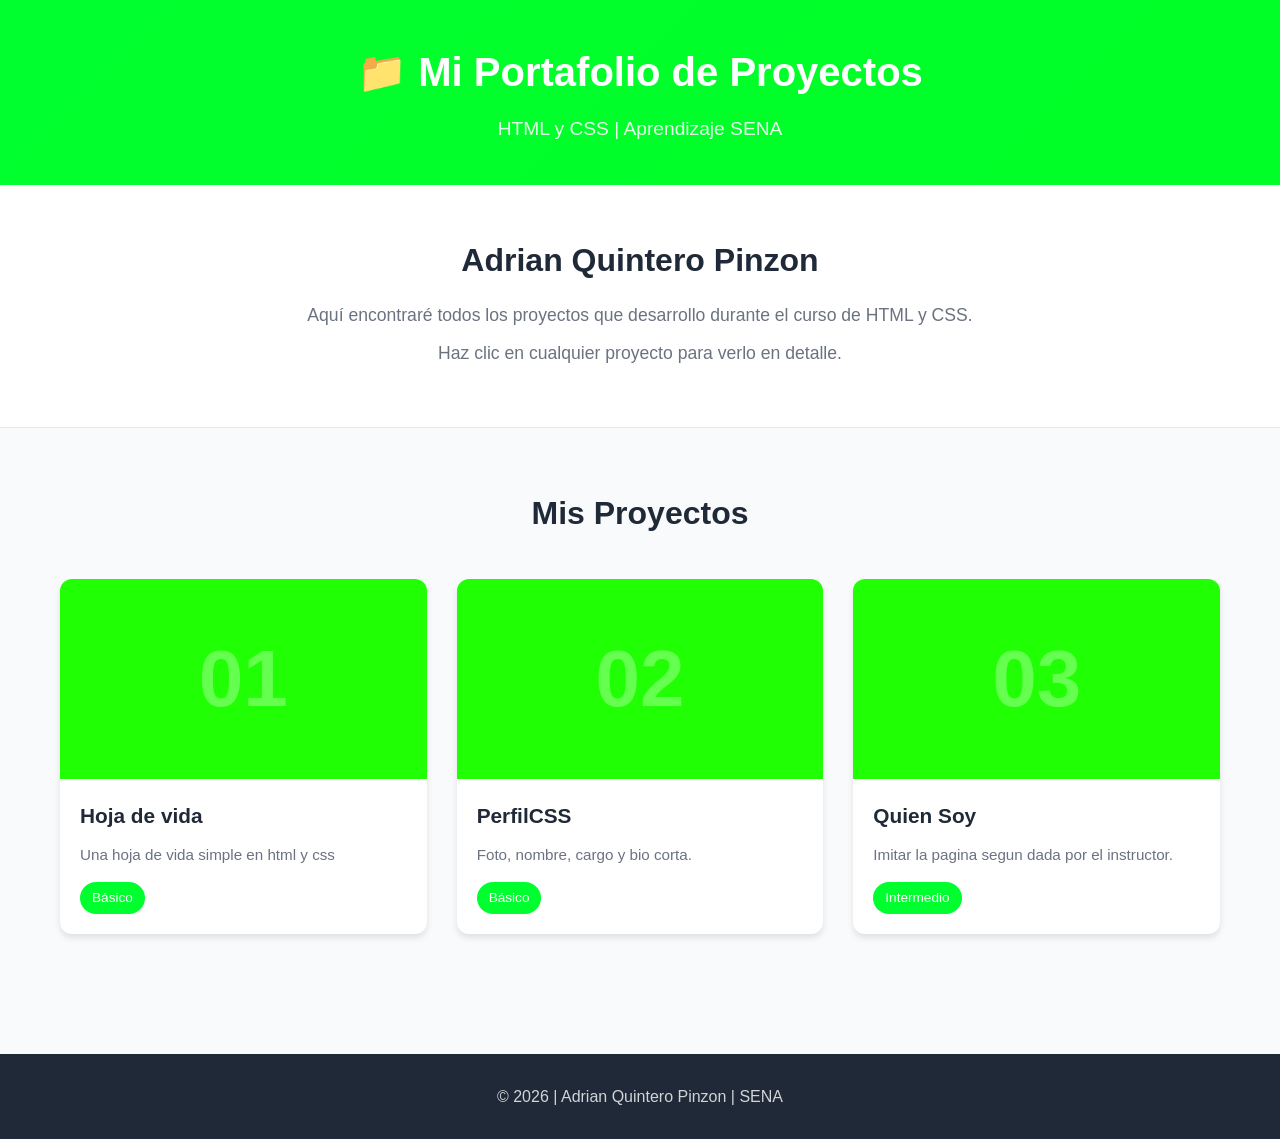
==== index.html @ eec2ba92 "first commit" ====
<!DOCTYPE html>
<html lang="es">
<head>
    <meta charset="UTF-8">
    <meta name="viewport" content="width=device-width, initial-scale=1.0">
    <title>Mis Proyectos | Portafolio de Estudiante</title>
    <link rel="stylesheet" href="./styles.css">
</head>
<body>
    <!-- Header / Encabezado -->
    <header class="header">
        <div class="container">
            <h1 class="titulo">📁 Mi Portafolio de Proyectos</h1>
            <p class="subtitulo">HTML y CSS | Aprendizaje SENA</p>
        </div>
    </header>

    <!-- Sección Hero - Presentación -->
    <section class="hero">
        <div class="container">
            <h2>Adrian Quintero Pinzon</h2>
            <p>Aquí encontraré todos los proyectos que desarrollo durante el curso de HTML y CSS.</p>
            <p>Haz clic en cualquier proyecto para verlo en detalle.</p>
        </div>
    </section>

    <!-- Galería de Proyectos -->
    <main class="main">
        <div class="container">
            <h2 class="section-title">Mis Proyectos</h2>

            <div class="galeria">
                <!-- Proyecto 1 -->
                <a href="./Proyecto 1/index.html" class="proyecto-card">
                    <div class="proyecto-imagen proyecto-1">
                        <span class="numero-proyecto">01</span>
                        <div class="overlay">
                            <span class="ver-mas">Ver Proyecto →</span>
                        </div>
                    </div>
                    <div class="proyecto-info">
                        <h3>Hoja de vida</h3>
                        <p>Una hoja de vida simple en html y css</p>
                        <span class="etiqueta">Básico</span>
                    </div>
                </a>

                <a href="./Proyecto 2/index.html" class="proyecto-card">
                    <div class="proyecto-imagen proyecto-1">
                        <span class="numero-proyecto">02</span>
                        <div class="overlay">
                            
                        </div>
                    </div>
                    <div class="proyecto-info">
                        <h3>PerfilCSS</h3>
                        <p>Foto, nombre, cargo y bio corta.</p>
                        <span class="etiqueta">Básico</span>
                    </div>
                </a>

                <!-- Proyecto 2 -->
                <a href="./Proyecto 3/index.html" class="proyecto-card">
                    <div class="proyecto-imagen proyecto-2">
                        <span class="numero-proyecto">03</span>
                        <div class="overlay">
                            <span class="ver-mas">Ver Proyecto →</span>
                        </div>
                    </div>
                    <div class="proyecto-info">
                        <h3>Quien Soy</h3>
                        <p>Imitar la pagina segun dada por el instructor.</p>
                        <span class="etiqueta">Intermedio</span>
                    </div>
                </a>

             

                <!-- Agregar más proyectos copiando el bloque anterior -->
            </div>
        </div>
    </main>

    <!-- Footer -->
    <footer class="footer">
        <div class="container">
            <p>&copy; 2026 | Adrian Quintero Pinzon | SENA</p>
        </div>
    </footer>
</body>
</html>
---- styles.css ----
/* ==========================================
   ESTILOS DEL PORTAFOLIO
   Para estudiantes de HTML y CSS - SENA
   ========================================== */

/* Variables de colores */
:root {
    --primary: #00ff2f;
    --secondary: #01d790;
    --accent: #0b9119b0;
    --dark: #1F2937;
    --light: #F9FAFB;
    --white: #ffffff;
    --gray: #6B7280;
}

/* Reset básico */
* {
    margin: 0;
    padding: 0;
    box-sizing: border-box;
}

body {
    font-family: 'Segoe UI', Tahoma, Geneva, Verdana, sans-serif;
    line-height: 1.6;
    color: var(--dark);
    background-color: var(--light);
}

/* Contenedor central */
.container {
    max-width: 1200px;
    margin: 0 auto;
    padding: 0 20px;
}

/* ===================
   HEADER / ENCABEZADO
   =================== */
.header {
    background: linear-gradient(135deg, var(--primary), #00ff26);
    color: var(--white);
    padding: 40px 0;
    text-align: center;
    box-shadow: 0 4px 6px rgba(0, 0, 0, 0.1);
}

.header .titulo {
    font-size: 2.5rem;
    margin-bottom: 10px;
}

.header .subtitulo {
    font-size: 1.2rem;
    opacity: 0.9;
}

/* ===================
   HERO - PRESENTACIÓN
   =================== */
.hero {
    background: var(--white);
    padding: 50px 0;
    text-align: center;
    border-bottom: 1px solid #E5E7EB;
}

.hero h2 {
    font-size: 2rem;
    color: var(--dark);
    margin-bottom: 15px;
}

.hero p {
    font-size: 1.1rem;
    color: var(--gray);
    margin-bottom: 10px;
}

/* ===================
   CONTENIDO PRINCIPAL
   =================== */
.main {
    padding: 60px 0;
}

.section-title {
    font-size: 2rem;
    text-align: center;
    margin-bottom: 40px;
    color: var(--dark);
}

/* ===================
   GALERÍA DE PROYECTOS
   =================== */
.galeria {
    display: grid;
    grid-template-columns: repeat(auto-fit, minmax(280px, 1fr));
    gap: 30px;
}

/* Tarjeta de proyecto */
.proyecto-card {
    background: var(--white);
    border-radius: 12px;
    overflow: hidden;
    box-shadow: 0 4px 6px rgba(0, 0, 0, 0.1);
    transition: transform 0.3s ease, box-shadow 0.3s ease;
    text-decoration: none;
    color: inherit;
    display: block;
}

.proyecto-card:hover {
    transform: translateY(-8px);
    box-shadow: 0 12px 24px rgba(0, 0, 0, 0.15);
}

/* Imagen del proyecto - Ahora con gradientes CSS */
.proyecto-imagen {
    position: relative;
    height: 200px;
    overflow: hidden;
    display: flex;
    align-items: center;
    justify-content: center;
    transition: transform 0.3s ease;
}

/* Gradiente para cada proyecto */
.proyecto-1 {
    background: linear-gradient(135deg, #21ff04, #21ff04);
}

.proyecto-2 {
    background: linear-gradient(135deg, #21ff04, #21ff04);
}


/* Número del proyecto */
.numero-proyecto {
    font-size: 5rem;
    font-weight: bold;
    color: rgba(255, 255, 255, 0.3);
    position: absolute;
    transition: transform 0.3s ease;
}

.proyecto-card:hover .numero-proyecto {
    transform: scale(1.1) rotate(5deg);
}

.proyecto-card:hover .proyecto-imagen {
    transform: scale(1.05);
}

/* Overlay al pasar el mouse */
.overlay {
    position: absolute;
    top: 0;
    left: 0;
    width: 100%;
    height: 100%;
    background: rgba(79, 70, 229, 0.8);
    display: flex;
    align-items: center;
    justify-content: center;
    opacity: 0;
    transition: opacity 0.3s ease;
}

.proyecto-card:hover .overlay {
    opacity: 1;
}

.ver-mas {
    color: var(--white);
    font-size: 1.2rem;
    font-weight: bold;
}

/* Información del proyecto */
.proyecto-info {
    padding: 20px;
}

.proyecto-info h3 {
    font-size: 1.3rem;
    color: var(--dark);
    margin-bottom: 10px;
}

.proyecto-info p {
    color: var(--gray);
    font-size: 0.95rem;
    margin-bottom: 15px;
}

.etiqueta {
    display: inline-block;
    background: var(--primary);
    color: var(--white);
    padding: 5px 12px;
    border-radius: 20px;
    font-size: 0.85rem;
}

/* ===================
   FOOTER / PIE DE PÁGINA
   =================== */
.footer {
    background: var(--dark);
    color: var(--white);
    text-align: center;
    padding: 30px 0;
    margin-top: 60px;
}

.footer p {
    opacity: 0.8;
}

/* ===================
   RESPONSIVE - MÓVILES
   =================== */
@media (max-width: 768px) {
    .header .titulo {
        font-size: 1.8rem;
    }

    .hero h2 {
        font-size: 1.5rem;
    }

    .galeria {
        grid-template-columns: 1fr;
    }
}
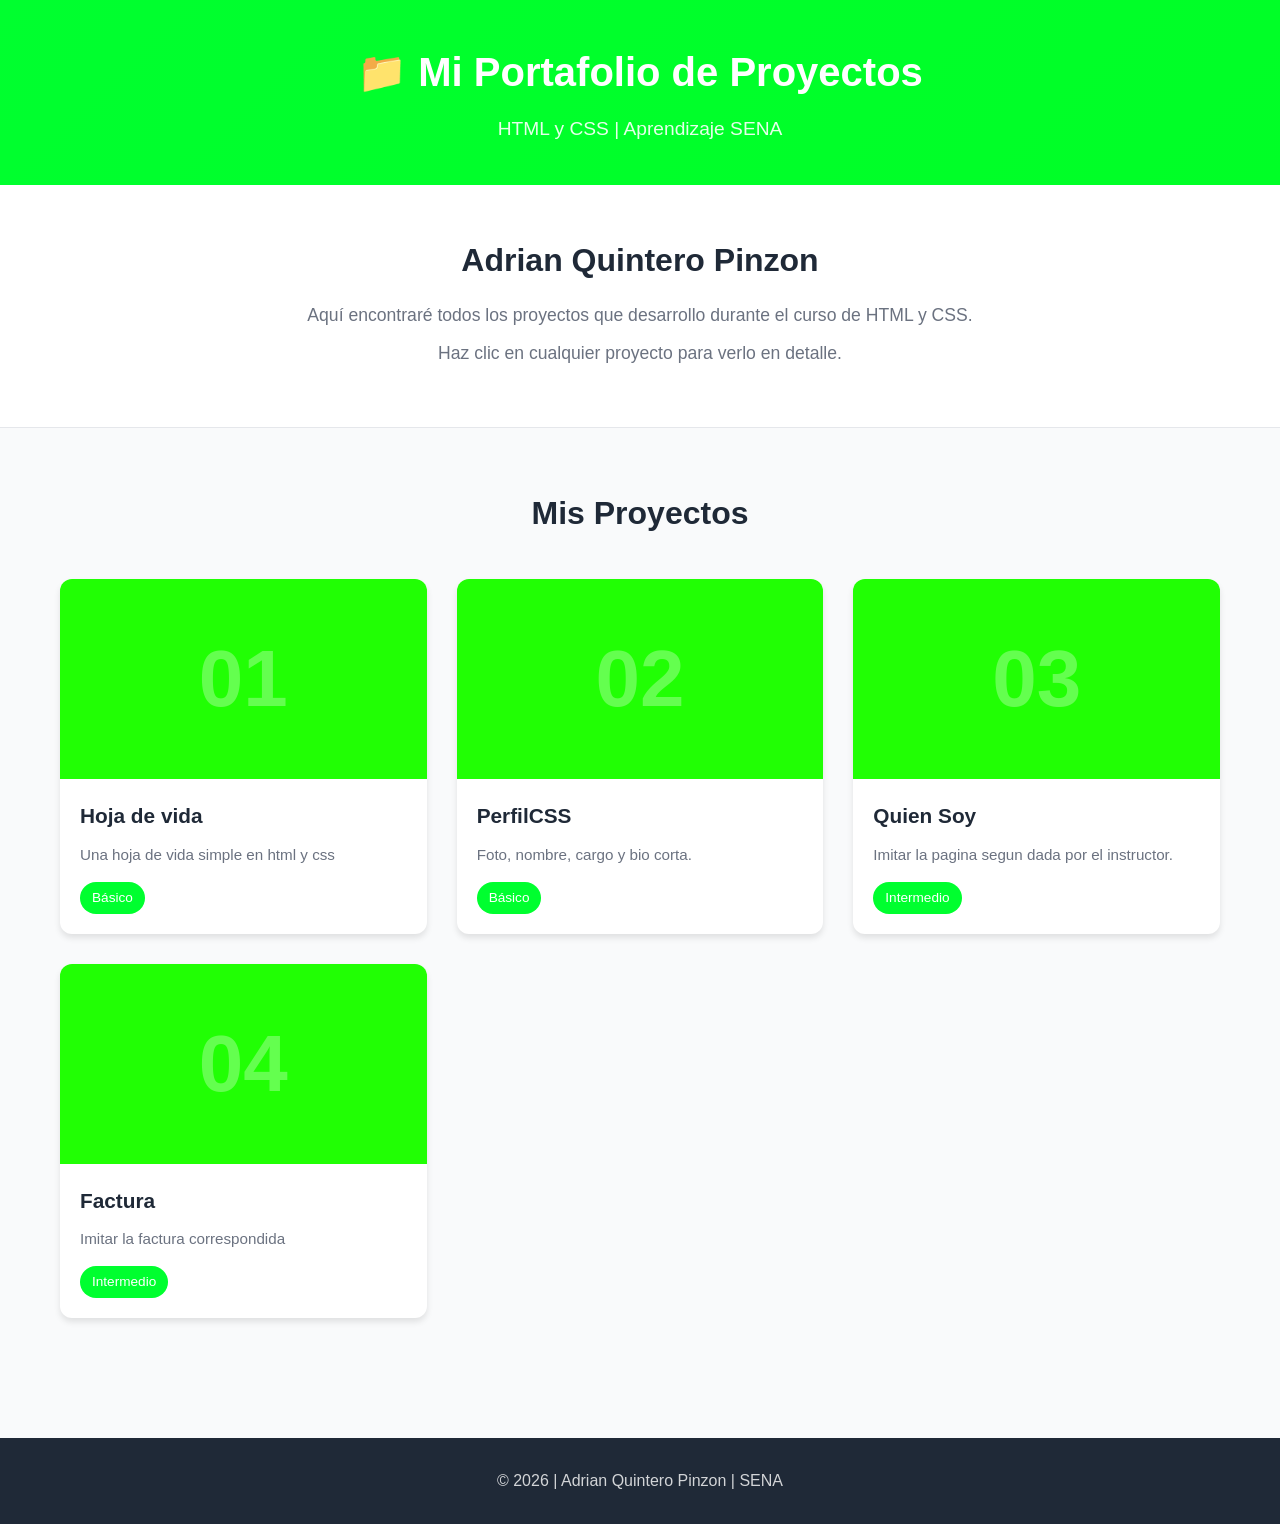
==== commit db2b8c2d: "import proyect 4" ====
--- a/index.html
+++ b/index.html
@@ -74,6 +74,19 @@
                     </div>
                 </a>
 
+                <a href="./Proyecto 4/index.html" class="proyecto-card">
+                    <div class="proyecto-imagen proyecto-2">
+                        <span class="numero-proyecto">04</span>
+                        <div class="overlay">
+                            <span class="ver-mas">Ver Proyecto →</span>
+                        </div>
+                    </div>
+                    <div class="proyecto-info">
+                        <h3>Factura</h3>
+                        <p>Imitar la factura correspondida</p>
+                        <span class="etiqueta">Intermedio</span>
+                    </div>
+                </a>
              
 
                 <!-- Agregar más proyectos copiando el bloque anterior -->
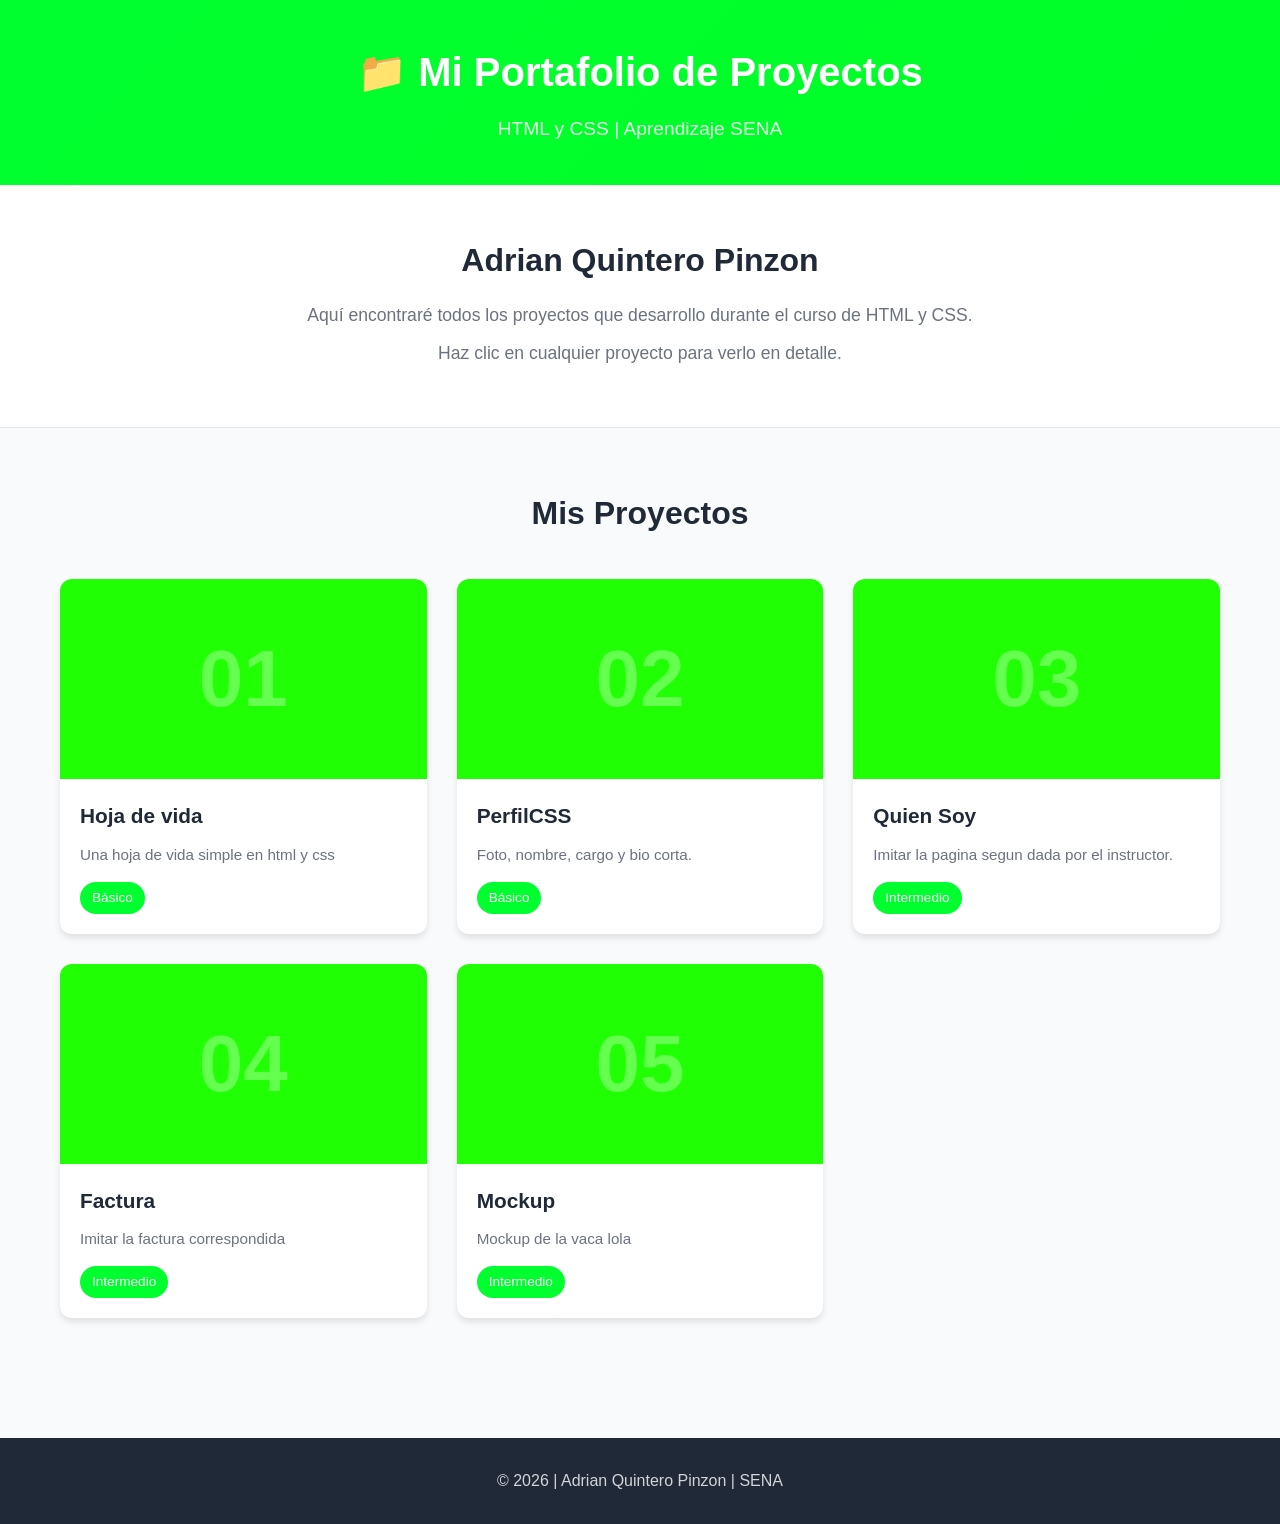
==== commit b9f73cdc: "Import proyect 5" ====
--- a/index.html
+++ b/index.html
@@ -87,6 +87,22 @@
                         <span class="etiqueta">Intermedio</span>
                     </div>
                 </a>
+
+                
+                <a href="./Proyecto 5/index.html" class="proyecto-card">
+                    <div class="proyecto-imagen proyecto-2">
+                        <span class="numero-proyecto">05</span>
+                        <div class="overlay">
+                            <span class="ver-mas">Ver Proyecto →</span>
+                        </div>
+                    </div>
+                    <div class="proyecto-info">
+                        <h3>Mockup</h3>
+                        <p>Mockup de la vaca lola</p>
+                        <span class="etiqueta">Intermedio</span>
+                    </div>
+                </a>
+             
              
 
                 <!-- Agregar más proyectos copiando el bloque anterior -->
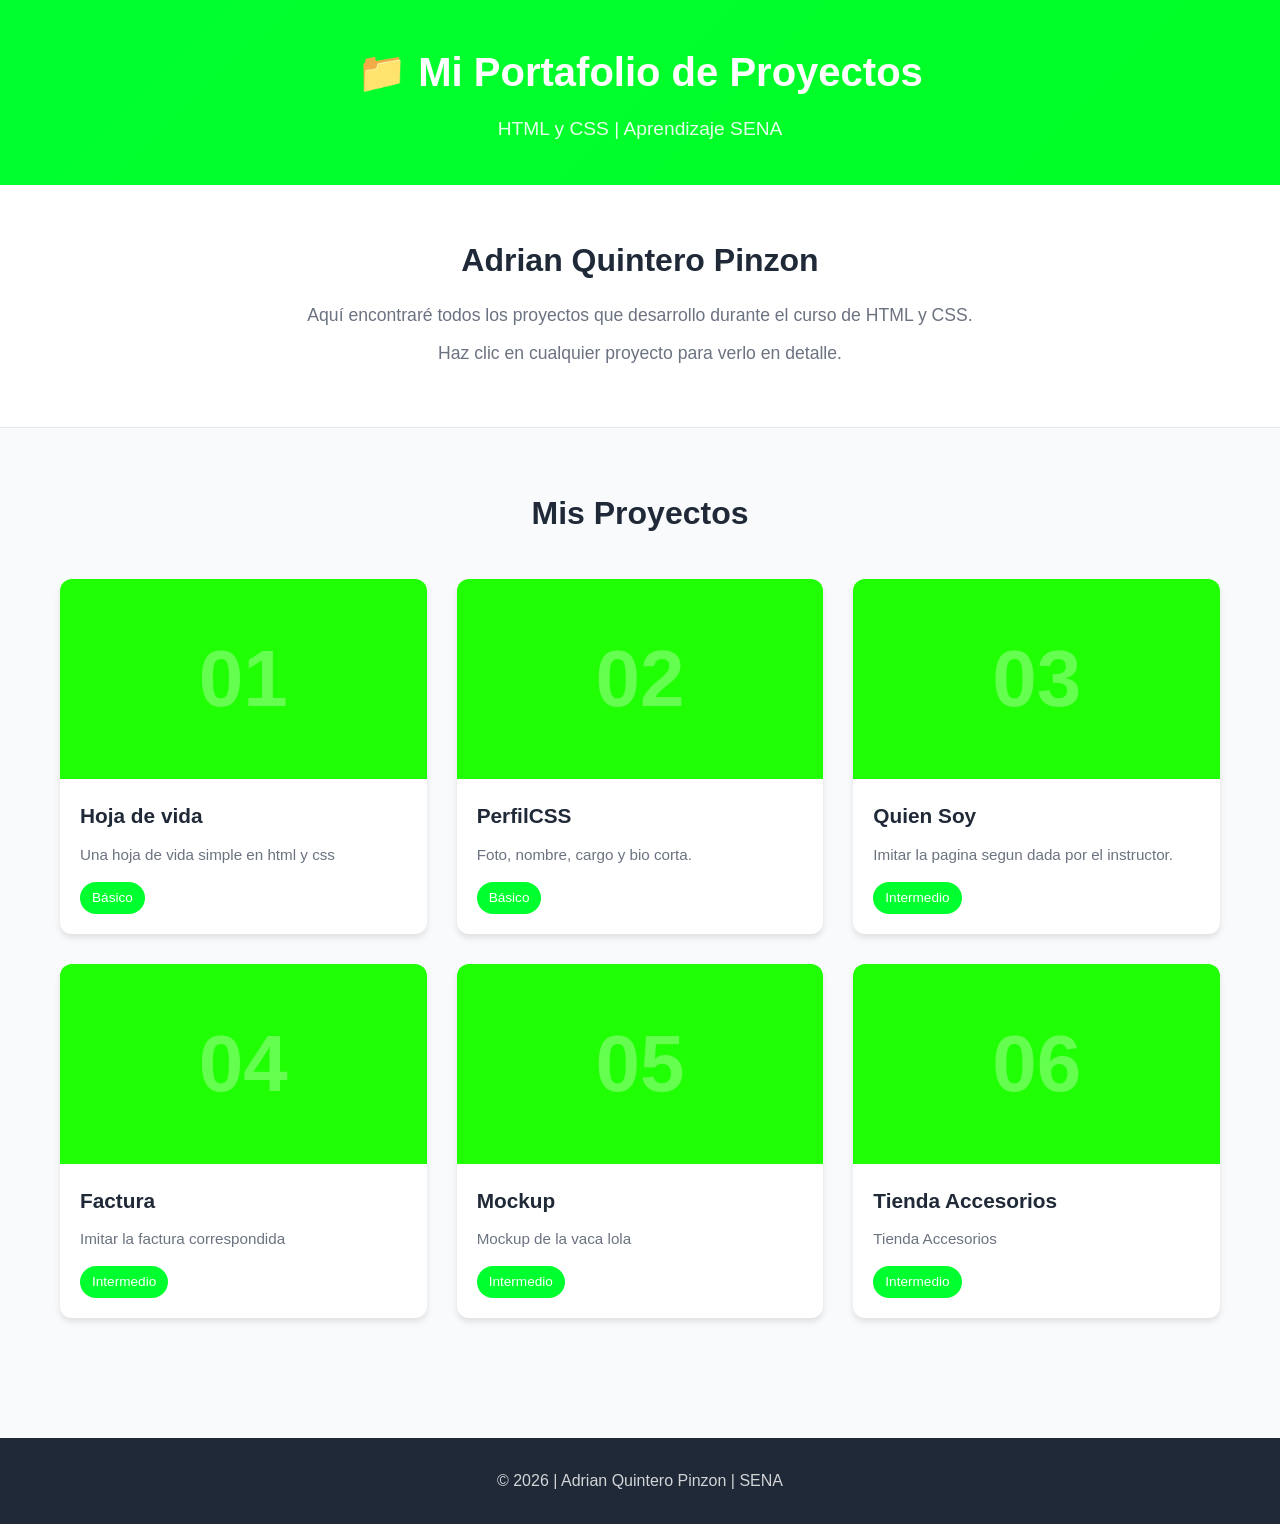
==== commit 5cfb88e6: "Import Proyect 6" ====
--- a/index.html
+++ b/index.html
@@ -103,6 +103,20 @@
                     </div>
                 </a>
              
+                  <a href="./Proyecto 6/index.html" class="proyecto-card">
+                    <div class="proyecto-imagen proyecto-2">
+                        <span class="numero-proyecto">06</span>
+                        <div class="overlay">
+                            <span class="ver-mas">Ver Proyecto →</span>
+                        </div>
+                    </div>
+                    <div class="proyecto-info">
+                        <h3>Tienda Accesorios</h3>
+                        <p>Tienda Accesorios</p>
+                        <span class="etiqueta">Intermedio</span>
+                    </div>
+                </a>
+             
              
 
                 <!-- Agregar más proyectos copiando el bloque anterior -->
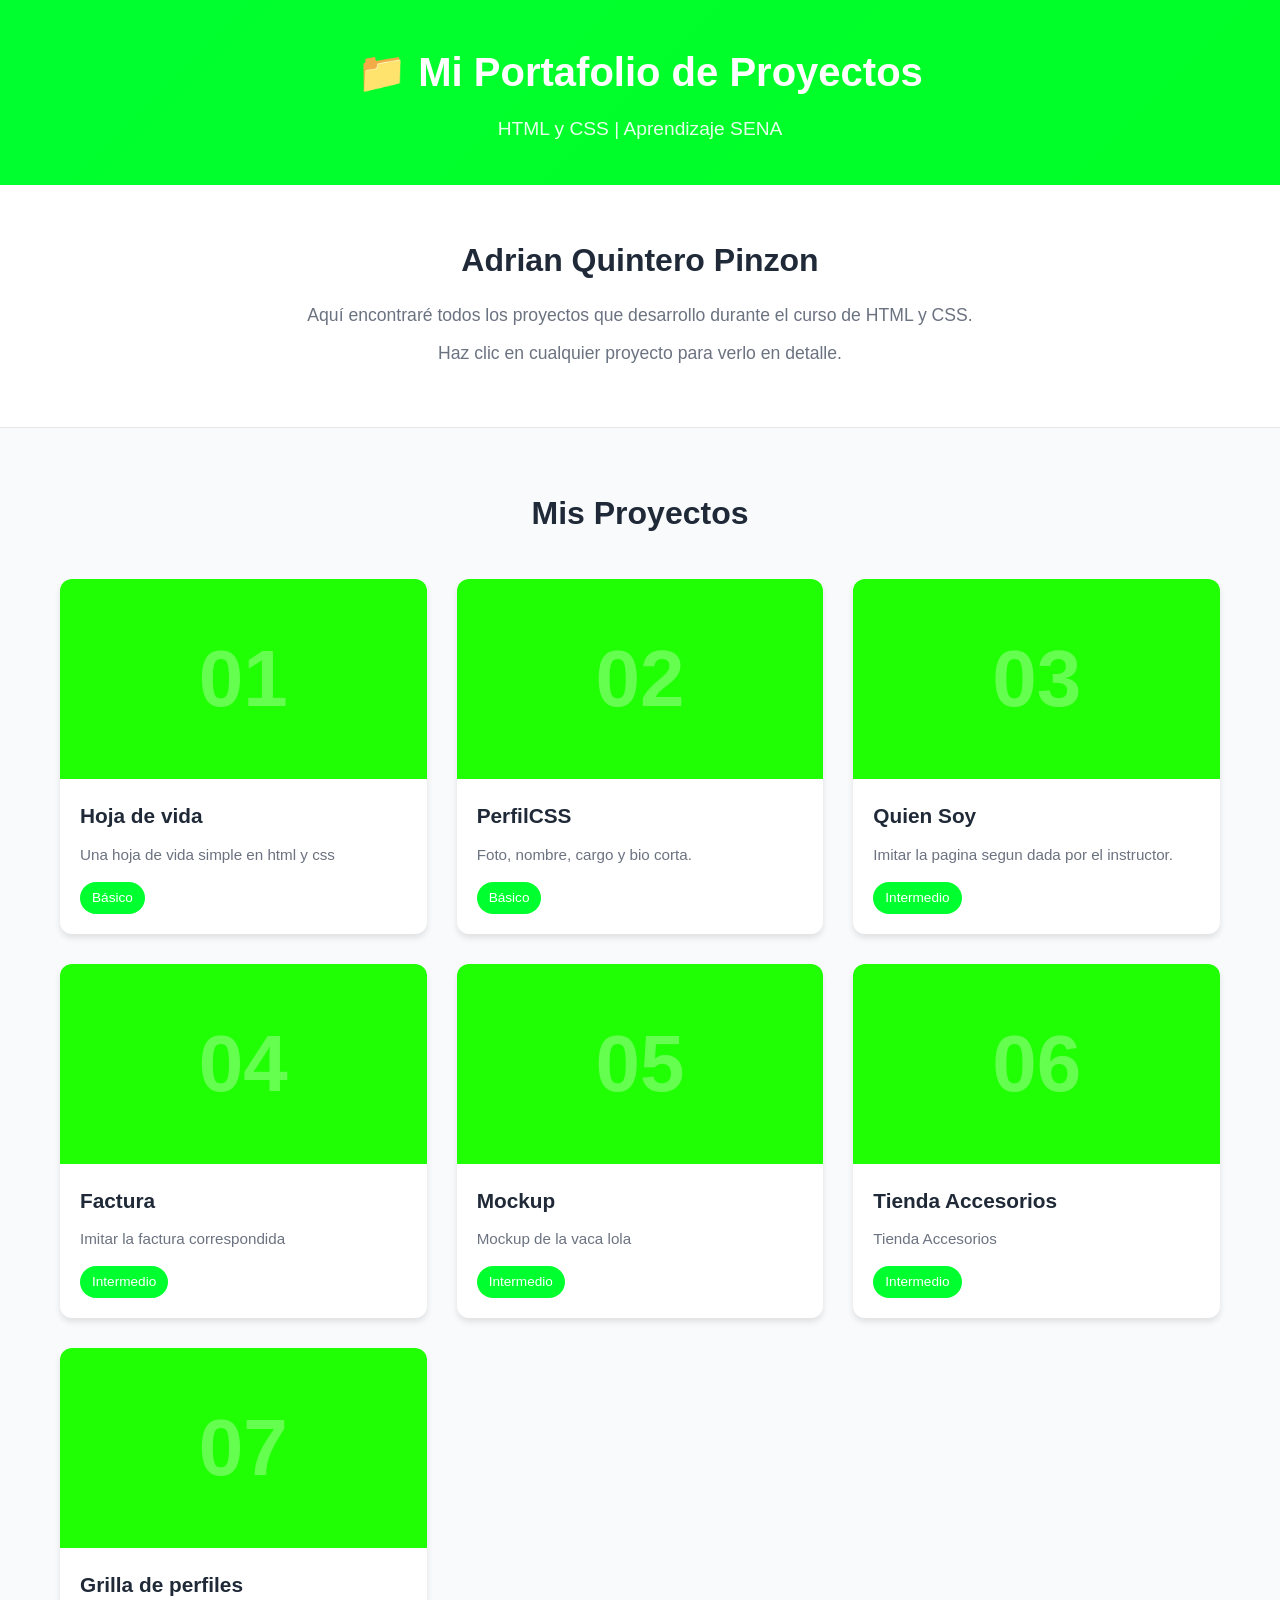
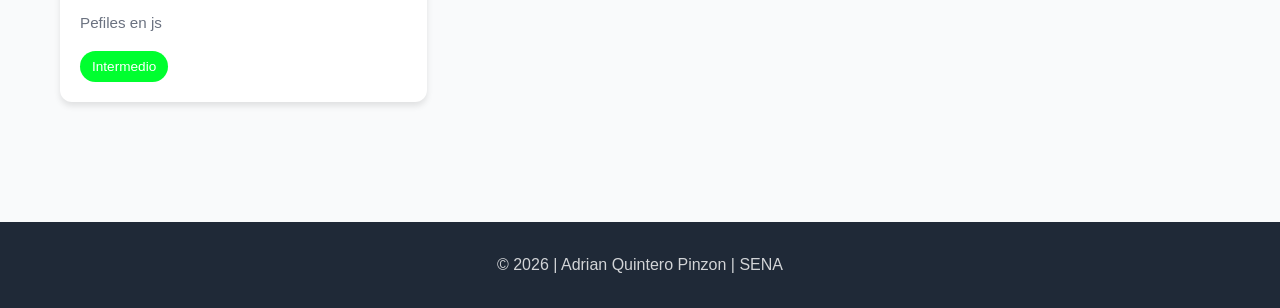
==== commit 0f96865f: "Updates and upload files" ====
--- a/index.html
+++ b/index.html
@@ -117,6 +117,20 @@
                     </div>
                 </a>
              
+                <a href="./Proyecto7/index.html" class="proyecto-card">
+                    <div class="proyecto-imagen proyecto-2">
+                        <span class="numero-proyecto">07</span>
+                        <div class="overlay">
+                            <span class="ver-mas">Ver Proyecto →</span>
+                        </div>
+                    </div>
+                    <div class="proyecto-info">
+                        <h3>Grilla de perfiles</h3>
+                        <p>Pefiles en js</p>
+                        <span class="etiqueta">Intermedio</span>
+                    </div>
+                </a>
+             
              
 
                 <!-- Agregar más proyectos copiando el bloque anterior -->
